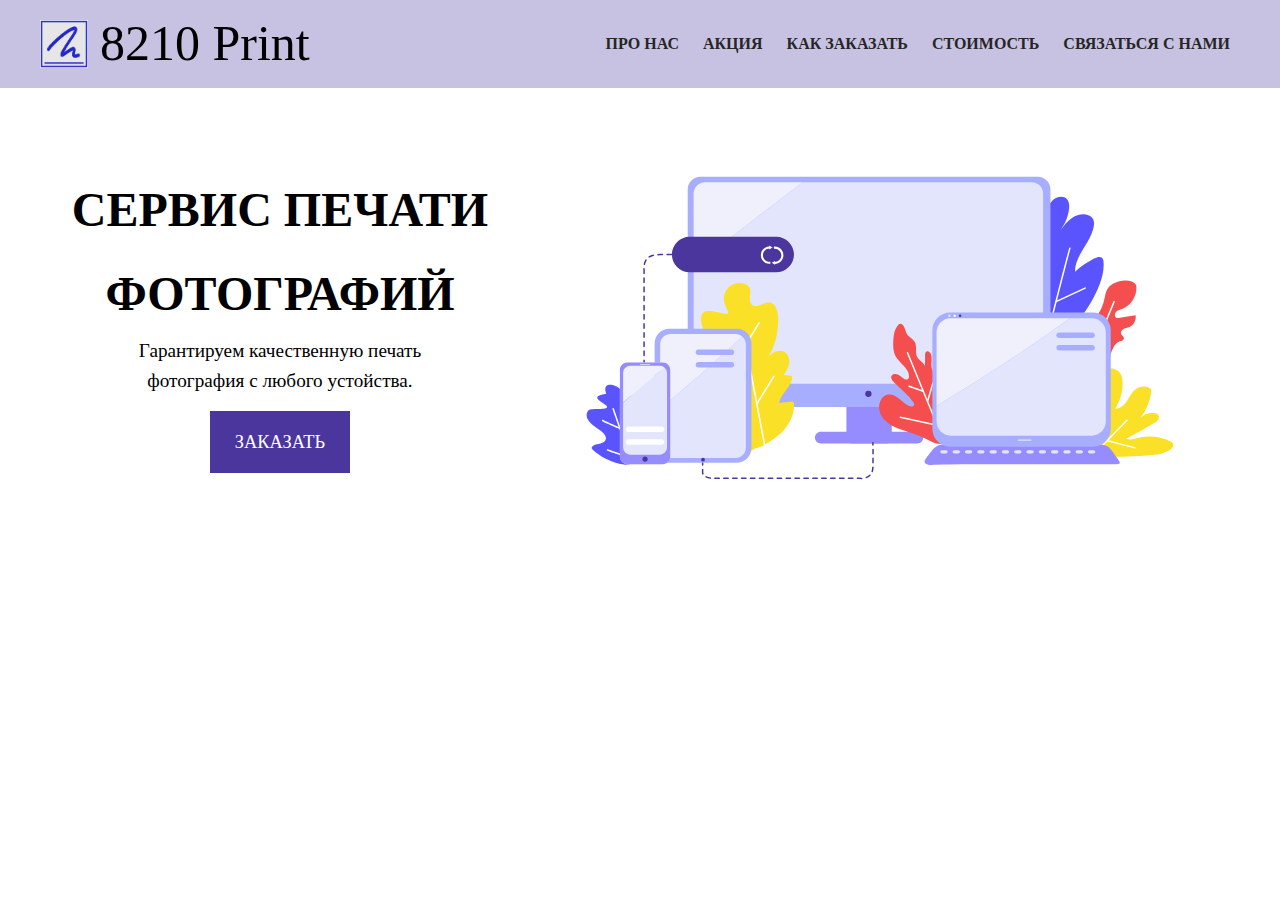
==== main.html @ 04471723 "header" ====
<html lang="en">
<head>
    <meta charset="UTF-8">
    <meta name="viewport" content="width=device-width, initial-scale=1.0">
    <title>8210</title>
    <link rel="shortcut icon" href="img/icon.svg" type="image/svg">
    <link rel="stylesheet" href="styles/reset.css" />
    <link rel="stylesheet" href="styles/main.css" />
</head>
<body>
    <header class="header">
            <div class="header-bg">
                <div class="container">
                    <nav class="header__nav">
                        <div class="nav__icon">
                            <img class="main-icon" alt="8210 print" src="img/icon.svg">
                            <h2 class="nav__text">8210 Print </h2>
                        </div>
                        <div class="nav__list nav-bg">
                            <a class="nav__link" href="#about">Про нас</a>
                            <a class="nav__link" href="#special">Акция</a>
                            <a class="nav__link" href="#order">Как заказать</a>
                            <a class="nav__link" href="#price">Стоимость</a>
                            <a class="nav__link" href="#footer">Связаться с нами</a>
                        </div>
                        <div class="nav__list sidenav" id="mySidenav">
                            <a href="javascript:void(0)" class="closebtn" onclick="closeNav()">&times;</a>
                            <a class="nav__link" href="#about">Про нас</a>
                            <a class="nav__link" href="#special">Акция</a>
                            <a class="nav__link" href="#order">Как заказать</a>
                            <a class="nav__link" href="#price">Стоимость</a>
                            <a class="nav__link" href="#footer">Связаться с нами</a>
                        </div>
                        <span style="font-size:30px;cursor:pointer" onclick="openNav()">&#9776;</span>
                    </nav>
                </div>
            </div>
            <div class="container">
                <div class="header__main hmain">
                    <div class="hmain-left">
                        <h1 class="hmain--title">Сервис печати фотографий</h1>
                        <p class="hmain--text">Гарантируем качественную печать фотография с любого устойства. </p>
                        <a class="hmain--order" href="#footer">Заказать</a>
                    </div>
                    <div class="hmain-right">
                        <img class="header__svg" alt="Печать с любого девайса" src="img/12 Devices.svg" />
                    </div>
                </div>
            </div>
        </div>
    </header>
    <script src="main.js"></script>
</body>
</html>
---- styles/main.css ----
body {
    line-height: 1.75;
    font-size: 1rem;
    font-weight: 300;
    box-sizing: border-box;
}

.container{
    max-width:1200px;
    padding: 0 15px;
    margin: 0 auto;
}

.header{
    min-height: 100vh;

}
.header__nav,
.nav__icon{
    display:flex;
    flex-flow:row wrap;
    align-items: center;
    justify-content: space-between;
}

.header-bg {
    background: rgba(74, 54, 158, 0.3);;
}
.nav__icon{
    font-family: 'Pacifico', cursive;
    font-size:3.125rem;
    margin:0;
}

.main-icon{
    max-width:48px;
    margin-right: 12px;
}
.nav__link{
    padding:5px 10px;
    font-weight:bold;
    text-transform:uppercase;
    text-decoration:none;
    color:#262626;
}
.nav__link:hover{
    border-top: 2px solid #4b369d;
}

.header__main{
    display:flex;
    flex-flow: row wrap;
    align-items: center;
    justify-content:space-between;
    align-content:center;
}

.hmain-left{
    flex: 2 2 0;
    display: flex;
    flex-direction: column;
    justify-content: center;
    align-items: center;
    text-align: center;
} 

.hmain-right{
    flex: 3 1 0;
}

.hmain--title{
    font-size:3rem;
    font-weight:800;
    text-transform:uppercase;
    margin:0;
}

.hmain--text{
    font-weight:200;
    font-size:1.2rem;
    line-height:30px;
    max-width:80%;
}

.hmain--order{
    color:#fff;
    font-weight: 200;
    font-size:1.15rem;
    padding: 15px 25px;
    margin: 15px;
    text-align:center;
    text-transform:uppercase;
    text-decoration:none; 
    background-color:#4b369d;
}

.hmain--order:hover{
    transform:scale(1.1);
}

.header__svg {
    max-width:100%;
}

.sidenav {
    height: 100%; 
    width: 0; 
    position: fixed; 
    z-index: 1; /* Stay on top */
    top: 0;
    left: 0;
    background-color: #111; /* Black*/
    overflow-x: hidden; /* Disable horizontal scroll */
    padding-top: 60px; /* Place content 60px from the top */
    transition: 0.5s; /* 0.5 second transition effect to slide in the sidenav */
  }

  

.sidenav a {
    padding: 8px 8px 8px 32px;
    text-decoration: none;
    font-size: 25px;
    color: #818181;
    display: block;
    transition: 0.3s;
  }
  
.sidenav a:hover {
    color: #f1f1f1;
  }
    
  .sidenav .closebtn {
    position: absolute;
    top: 0;
    right: 25px;
    font-size: 36px;
    margin-left: 50px;
  }

  
  
  @media screen and (max-height: 450px) {
    .sidenav {padding-top: 15px;}
    .sidenav a {font-size: 18px;}
  }

  @media screen and (max-width: 1024px) {
      .nav-bg{
          display:none;
      }
  }
  @media screen and (min-width: 1025px) {
    .sidenav,
    span{
        display:none;
    }
}
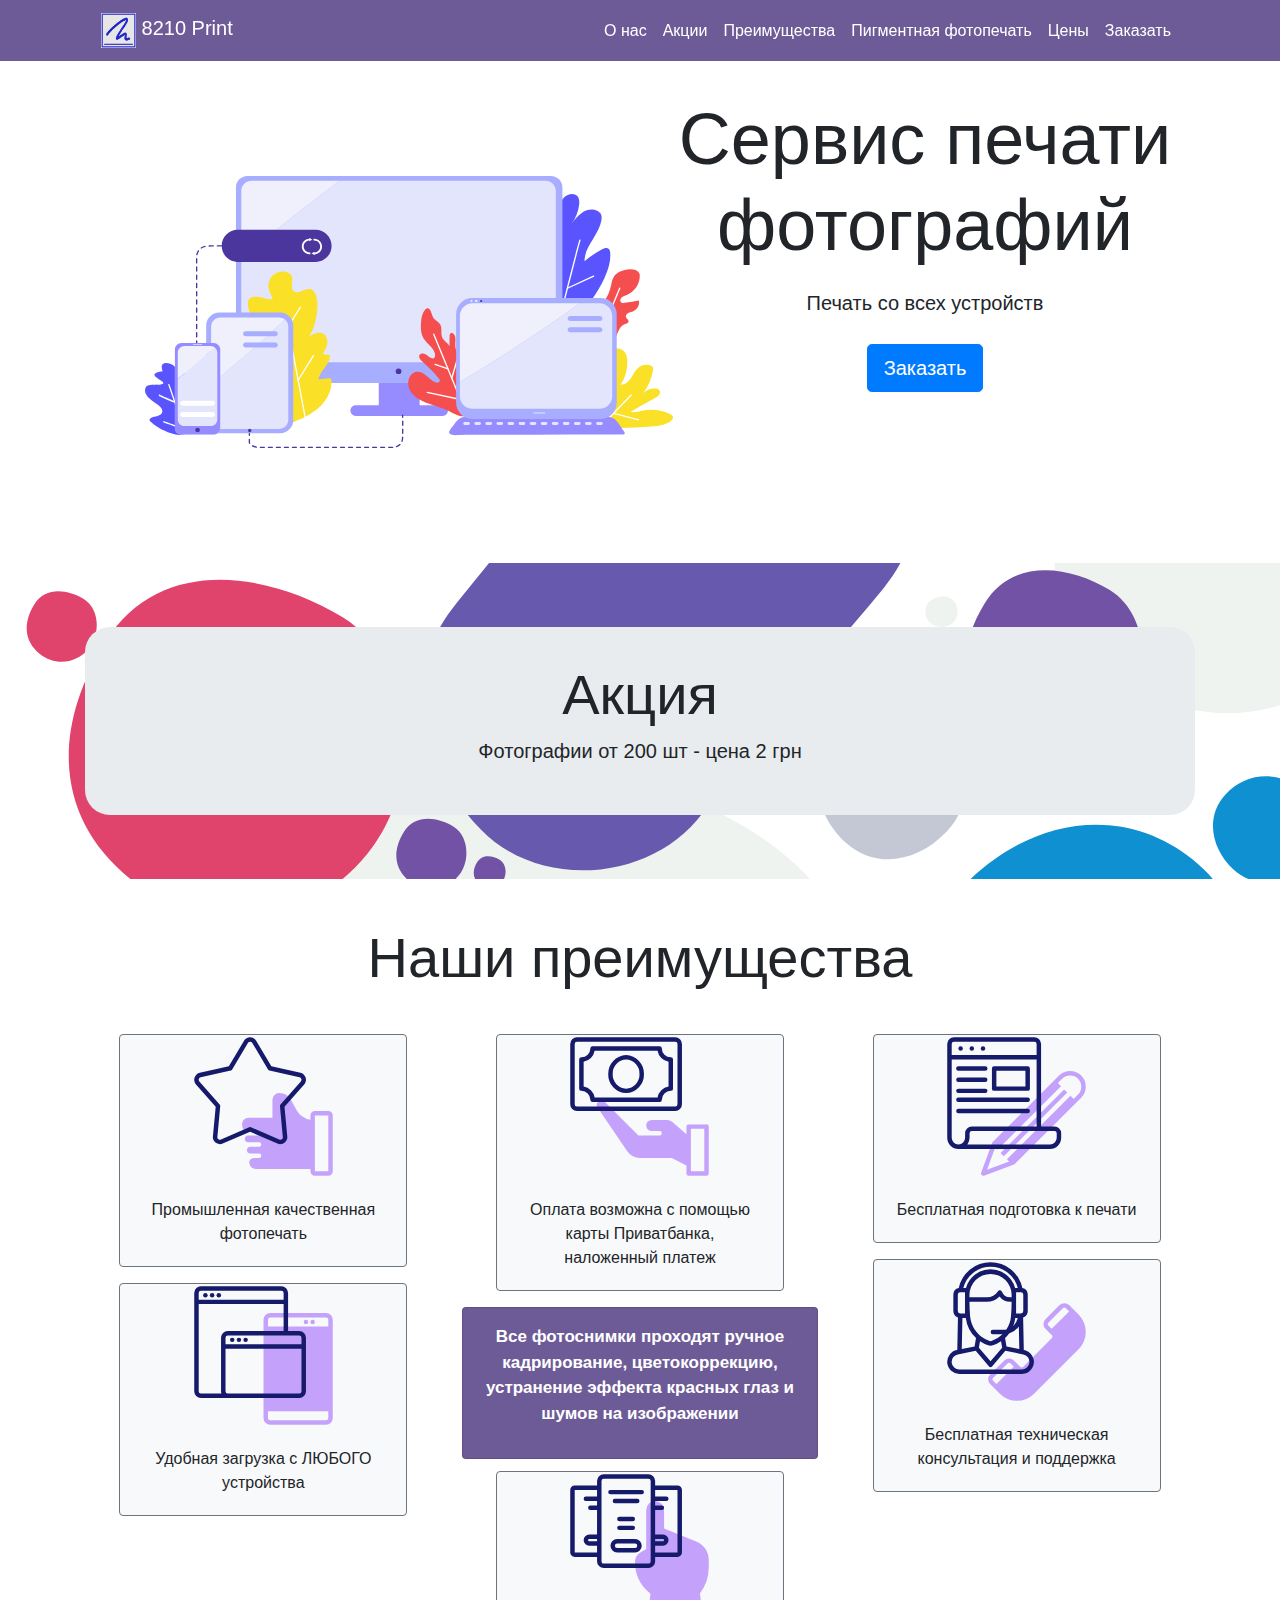
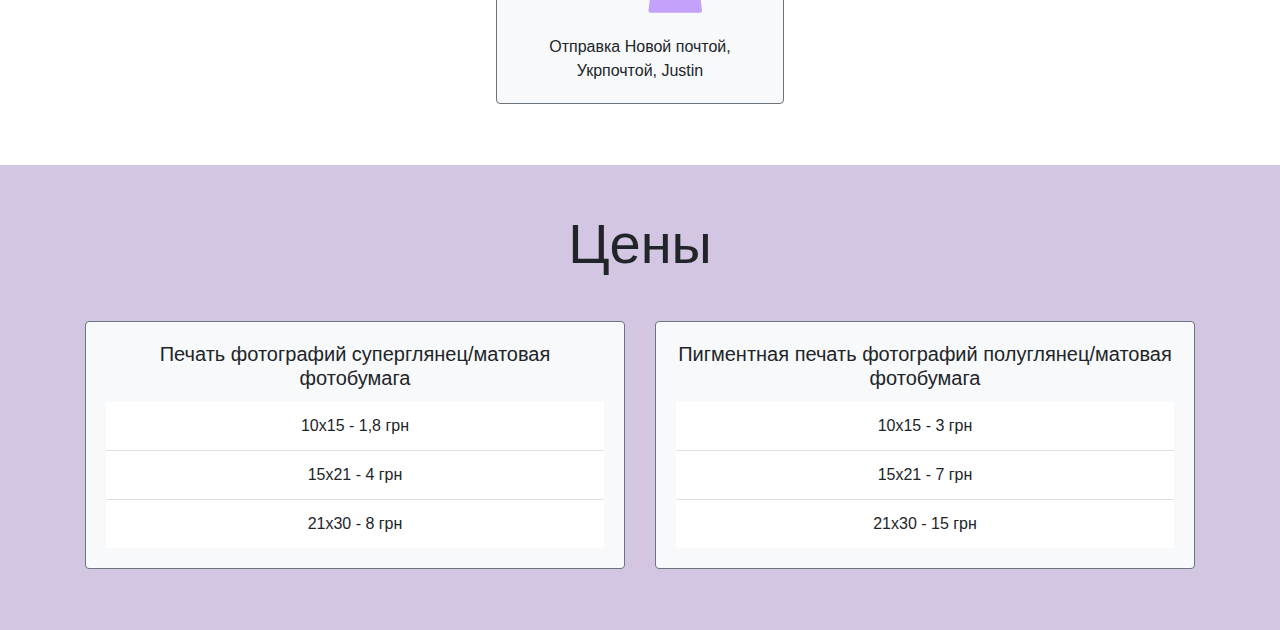
==== commit e7d057ba: "add some sections" ====
--- a/main.html
+++ b/main.html
@@ -1,54 +1,174 @@
 <html lang="en">
+
 <head>
     <meta charset="UTF-8">
     <meta name="viewport" content="width=device-width, initial-scale=1.0">
     <title>8210</title>
     <link rel="shortcut icon" href="img/icon.svg" type="image/svg">
-    <link rel="stylesheet" href="styles/reset.css" />
+    <link rel="stylesheet" href="https://stackpath.bootstrapcdn.com/bootstrap/4.4.1/css/bootstrap.min.css"
+        integrity="sha384-Vkoo8x4CGsO3+Hhxv8T/Q5PaXtkKtu6ug5TOeNV6gBiFeWPGFN9MuhOf23Q9Ifjh" crossorigin="anonymous">
     <link rel="stylesheet" href="styles/main.css" />
 </head>
+
 <body>
-    <header class="header">
-            <div class="header-bg">
-                <div class="container">
-                    <nav class="header__nav">
-                        <div class="nav__icon">
-                            <img class="main-icon" alt="8210 print" src="img/icon.svg">
-                            <h2 class="nav__text">8210 Print </h2>
+    <div class="header-nav">
+        <div class="container">
+            <div class="row">
+                <div class="col">
+                    <nav class="navbar navbar-expand-lg sticky-top navbar-dark">
+                        <a class="navbar-brand" href="#">
+                            <img src="./img/icon.svg" width="35" height="35" class="d-inline-block align-top" alt="">
+                            8210 Print
+                        </a>
+                        <button class="navbar-toggler" type="button" data-toggle="collapse" data-target="#navbarNav"
+                            aria-controls="navbarNav" aria-expanded="false" aria-label="Toggle navigation">
+                            <span class="navbar-toggler-icon"></span>
+                        </button>
+                        <div class="collapse navbar-collapse justify-content-end" id="navbarNav">
+                            <ul class="navbar-nav">
+                                <li class="nav-item active">
+                                    <a class="nav-link" href="#">О наc</a>
+                                </li>
+                                <li class="nav-item active">
+                                    <a class="nav-link" href="#sale">Акции</a>
+                                </li>
+                                <li class="nav-item active">
+                                    <a class="nav-link" href="#pro">Преимущества</a>
+                                </li>
+                                <li class="nav-item active">
+                                    <a class="nav-link" href="#pigments">Пигментная фотопечать</a>
+                                </li>
+                                <li class="nav-item active">
+                                    <a class="nav-link" href="#prices">Цены</a>
+                                </li>
+                                <li class="nav-item active">
+                                    <a class="nav-link" href="#">Заказать</a>
+                                </li>
+                            </ul>
                         </div>
-                        <div class="nav__list nav-bg">
-                            <a class="nav__link" href="#about">Про нас</a>
-                            <a class="nav__link" href="#special">Акция</a>
-                            <a class="nav__link" href="#order">Как заказать</a>
-                            <a class="nav__link" href="#price">Стоимость</a>
-                            <a class="nav__link" href="#footer">Связаться с нами</a>
-                        </div>
-                        <div class="nav__list sidenav" id="mySidenav">
-                            <a href="javascript:void(0)" class="closebtn" onclick="closeNav()">&times;</a>
-                            <a class="nav__link" href="#about">Про нас</a>
-                            <a class="nav__link" href="#special">Акция</a>
-                            <a class="nav__link" href="#order">Как заказать</a>
-                            <a class="nav__link" href="#price">Стоимость</a>
-                            <a class="nav__link" href="#footer">Связаться с нами</a>
-                        </div>
-                        <span style="font-size:30px;cursor:pointer" onclick="openNav()">&#9776;</span>
                     </nav>
                 </div>
             </div>
-            <div class="container">
-                <div class="header__main hmain">
-                    <div class="hmain-left">
-                        <h1 class="hmain--title">Сервис печати фотографий</h1>
-                        <p class="hmain--text">Гарантируем качественную печать фотография с любого устойства. </p>
-                        <a class="hmain--order" href="#footer">Заказать</a>
-                    </div>
-                    <div class="hmain-right">
-                        <img class="header__svg" alt="Печать с любого девайса" src="img/12 Devices.svg" />
+        </div>
+    </div>
+    <div class="main-img">
+        <div class="container">
+            <div class="row">
+                <div class=" col-sm">
+                    <img class="img" src="img/12 Devices.svg" alt="Photos from all devices" />
+                </div>
+                <div class=" col-sm">
+                    <div class="main-img--text">
+                        <h1 class="display-3 main--title">Сервис печати фотографий</h1>
+                        <p class="lead main--text">Печать со всех устройств</p>
+                        <button type="button" class="btn btn-primary btn-lg">Заказать</button>
                     </div>
                 </div>
             </div>
         </div>
-    </header>
-    <script src="main.js"></script>
+    </div>
+    <div class="sales" id="sale">
+        <div class="container">
+            <div class="jumbotron jumbotron-fluid">
+                <div class="sales-card">
+                    <div class="container">
+                        <h1 class="display-4">Акция</h1>
+                        <p class="lead">Фотографии от 200 шт - цена 2 грн</p>
+                    </div>
+                </div>
+            </div>
+        </div>
+    </div>
+    <div class="pros" id="pro">
+        <div class="container">
+            <h2 class="display-4 pro--title text-center">Наши преимущества</h2>
+            <div class="pros-card--holder">
+                <div class="card-columns text-center">
+                    <div class="card bg-light mb-3 text-center border-secondary" style="width: 18rem;">
+                        <img src="./img/quality.svg" class="card-img-top pro-img text-center" alt="...">
+                        <div class="card-body">
+                            <p class="card-text">Промышленная качественная фотопечать</p>
+                        </div>
+                    </div>
+                    <div class="card bg-light mb-3 text-center border-secondary" style="width: 18rem;">
+                        <img src="./img/loading.svg" class="card-img-top pro-img" alt="...">
+                        <div class="card-body">
+                            <p class="card-text">Удобная загрузка с ЛЮБОГО устройства</p>
+                        </div>
+                    </div>
+                    <div class="card bg-light mb-3 text-center border-secondary" style="width: 18rem;">
+                        <img src="./img/price.svg" class="card-img-top pro-img" alt="...">
+                        <div class="card-body">
+                            <p class="card-text">Оплата возможна с помощью карты Приватбанка, наложенный платеж</p>
+                        </div>
+                    </div>
+                    <div class="card p-3 text-center text-center pro-main">
+                        <p>Все фотоснимки проходят ручное кадрирование, цветокоррекцию, устранение
+                            эффекта
+                            красных глаз и шумов на изображении</p>
+                    </div>
+                    <div class="card bg-light mb-3 text-center border-secondary" style="width: 18rem;">
+                        <img src="./img/shipping.svg" class="card-img-top pro-img" alt="...">
+                        <div class="card-body">
+                            <p class="card-text">Отправка Новой почтой, Укрпочтой, Justin</p>
+                        </div>
+                    </div>
+                    <div class="card bg-light mb-3 text-center border-secondary" style="width: 18rem;">
+                        <img src="./img/correction.svg" class="card-img-top pro-img" alt="...">
+                        <div class="card-body">
+                            <p class="card-text">Бесплатная подготовка к печати</p>
+                        </div>
+                    </div>
+                    <div class="card bg-light mb-3 text-center border-secondary" style="width: 18rem;">
+                        <img src="./img/customer.svg" class="card-img-top pro-img" alt="...">
+                        <div class="card-body">
+                            <p class="card-text">Бесплатная техническая консультация и поддержка</p>
+                        </div>
+                    </div>
+                </div>
+            </div>
+        </div>
+    </div>
+    <div class="price" id="prices">
+        <div class="container">
+            <h2 class="display-4 pro--title text-center">Цены</h2>
+            <div class="price-holder">
+                <div class="card-deck">
+                    <div class="card bg-light mb-3 text-center border-secondary">
+                        <div class="card-body">
+                            <h5 class="card-title">Печать фотографий
+                                суперглянец/матовая фотобумага</h5>
+                            <ul class="list-group list-group-flush">
+                                <li class="list-group-item">10х15 - 1,8 грн</li>
+                                <li class="list-group-item">15х21 - 4 грн</li>
+                                <li class="list-group-item">21х30 - 8 грн</li>
+                            </ul>
+                        </div>
+                    </div>
+                    <div class="card bg-light mb-3 text-center border-secondary">
+                        <div class="card-body">
+                            <h5 class="card-title">Пигментная печать фотографий
+                                полуглянец/матовая фотобумага</h5>
+                            <ul class="list-group list-group-flush">
+                                <li class="list-group-item">10х15 - 3 грн</li>
+                                <li class="list-group-item">15х21 - 7 грн</li>
+                                <li class="list-group-item">21х30 - 15 грн</li>
+                            </ul>
+                        </div>
+                    </div>
+                </div>
+            </div>
+        </div>
+
+        <script src="https://code.jquery.com/jquery-3.4.1.slim.min.js"
+            integrity="sha384-J6qa4849blE2+poT4WnyKhv5vZF5SrPo0iEjwBvKU7imGFAV0wwj1yYfoRSJoZ+n"
+            crossorigin="anonymous"></script>
+        <script src="https://cdn.jsdelivr.net/npm/popper.js@1.16.0/dist/umd/popper.min.js"
+            integrity="sha384-Q6E9RHvbIyZFJoft+2mJbHaEWldlvI9IOYy5n3zV9zzTtmI3UksdQRVvoxMfooAo"
+            crossorigin="anonymous"></script>
+        <script src="https://stackpath.bootstrapcdn.com/bootstrap/4.4.1/js/bootstrap.min.js"
+            integrity="sha384-wfSDF2E50Y2D1uUdj0O3uMBJnjuUD4Ih7YwaYd1iqfktj0Uod8GCExl3Og8ifwB6"
+            crossorigin="anonymous"></script>
 </body>
+
 </html>--- a/styles/main.css
+++ b/styles/main.css
@@ -1,158 +1,79 @@
-body {
-    line-height: 1.75;
-    font-size: 1rem;
-    font-weight: 300;
-    box-sizing: border-box;
+.header-nav{
+    background-color: #6D5B97;
+}
+.nav-item{
+    font-size: 16px;
+}
+.main-img{
+    margin:35px 0;
+}
+.img{
+    width:120%;
+}
+.main--text{
+    padding:2% 0;
+}
+@media only screen and (max-width:700px){
+    .img{
+        width:100%;
+    }
+    .main--title{
+        font-size:30px;
+    }
+    .pro--title{
+        font-size:25px;
+    }
+    .pro--title{
+        margin:25px 0;
+    }
+    .card-columns{
+        display:flex;
+        flex-direction:column;
+        justify-content: center;
+    align-items: center;
+    }
 }
 
-.container{
-    max-width:1200px;
-    padding: 0 15px;
-    margin: 0 auto;
+.main-img--text{
+    text-align: center;
 }
-
-.header{
-    min-height: 100vh;
+.sales{
+    background-image: url('../img/Waimakariri.svg');
+    background-repeat: no-repeat;
+    background-position: top center;
+    background-size: cover;
+    padding:5% 0;
+}
+.sales-card{
+    padding:3% 0;
+}
+.jumbotron{
+    margin-bottom:0px !important;
+    padding: 0!important;
+    border-radius: 25px;
+    text-align: center;
+}
+.pros-card--holder.card{
+    padding:5%;
+    justify-content: center;
+    align-items: center;
 
 }
-.header__nav,
-.nav__icon{
-    display:flex;
-    flex-flow:row wrap;
-    align-items: center;
-    justify-content: space-between;
+.pros, .price{
+    padding: 45px 0;
 }
-
-.header-bg {
-    background: rgba(74, 54, 158, 0.3);;
+.pro--title{
+    padding-bottom:35px;
 }
-.nav__icon{
-    font-family: 'Pacifico', cursive;
-    font-size:3.125rem;
-    margin:0;
+.pro-img{
+    width:50%;
 }
-
-.main-icon{
-    max-width:48px;
-    margin-right: 12px;
+.pro-main{
+    background-color:#6D5B97;
+    color: white;
+    font-weight: bold;
+    font-size:17px;
 }
-.nav__link{
-    padding:5px 10px;
-    font-weight:bold;
-    text-transform:uppercase;
-    text-decoration:none;
-    color:#262626;
-}
-.nav__link:hover{
-    border-top: 2px solid #4b369d;
-}
-
-.header__main{
-    display:flex;
-    flex-flow: row wrap;
-    align-items: center;
-    justify-content:space-between;
-    align-content:center;
-}
-
-.hmain-left{
-    flex: 2 2 0;
-    display: flex;
-    flex-direction: column;
-    justify-content: center;
-    align-items: center;
-    text-align: center;
-} 
-
-.hmain-right{
-    flex: 3 1 0;
-}
-
-.hmain--title{
-    font-size:3rem;
-    font-weight:800;
-    text-transform:uppercase;
-    margin:0;
-}
-
-.hmain--text{
-    font-weight:200;
-    font-size:1.2rem;
-    line-height:30px;
-    max-width:80%;
-}
-
-.hmain--order{
-    color:#fff;
-    font-weight: 200;
-    font-size:1.15rem;
-    padding: 15px 25px;
-    margin: 15px;
-    text-align:center;
-    text-transform:uppercase;
-    text-decoration:none; 
-    background-color:#4b369d;
-}
-
-.hmain--order:hover{
-    transform:scale(1.1);
-}
-
-.header__svg {
-    max-width:100%;
-}
-
-.sidenav {
-    height: 100%; 
-    width: 0; 
-    position: fixed; 
-    z-index: 1; /* Stay on top */
-    top: 0;
-    left: 0;
-    background-color: #111; /* Black*/
-    overflow-x: hidden; /* Disable horizontal scroll */
-    padding-top: 60px; /* Place content 60px from the top */
-    transition: 0.5s; /* 0.5 second transition effect to slide in the sidenav */
-  }
-
-  
-
-.sidenav a {
-    padding: 8px 8px 8px 32px;
-    text-decoration: none;
-    font-size: 25px;
-    color: #818181;
-    display: block;
-    transition: 0.3s;
-  }
-  
-.sidenav a:hover {
-    color: #f1f1f1;
-  }
-    
-  .sidenav .closebtn {
-    position: absolute;
-    top: 0;
-    right: 25px;
-    font-size: 36px;
-    margin-left: 50px;
-  }
-
-  
-  
-  @media screen and (max-height: 450px) {
-    .sidenav {padding-top: 15px;}
-    .sidenav a {font-size: 18px;}
-  }
-
-  @media screen and (max-width: 1024px) {
-      .nav-bg{
-          display:none;
-      }
-  }
-  @media screen and (min-width: 1025px) {
-    .sidenav,
-    span{
-        display:none;
-    }
-}
+.price{
+    background-color:#D2C6E3;
+}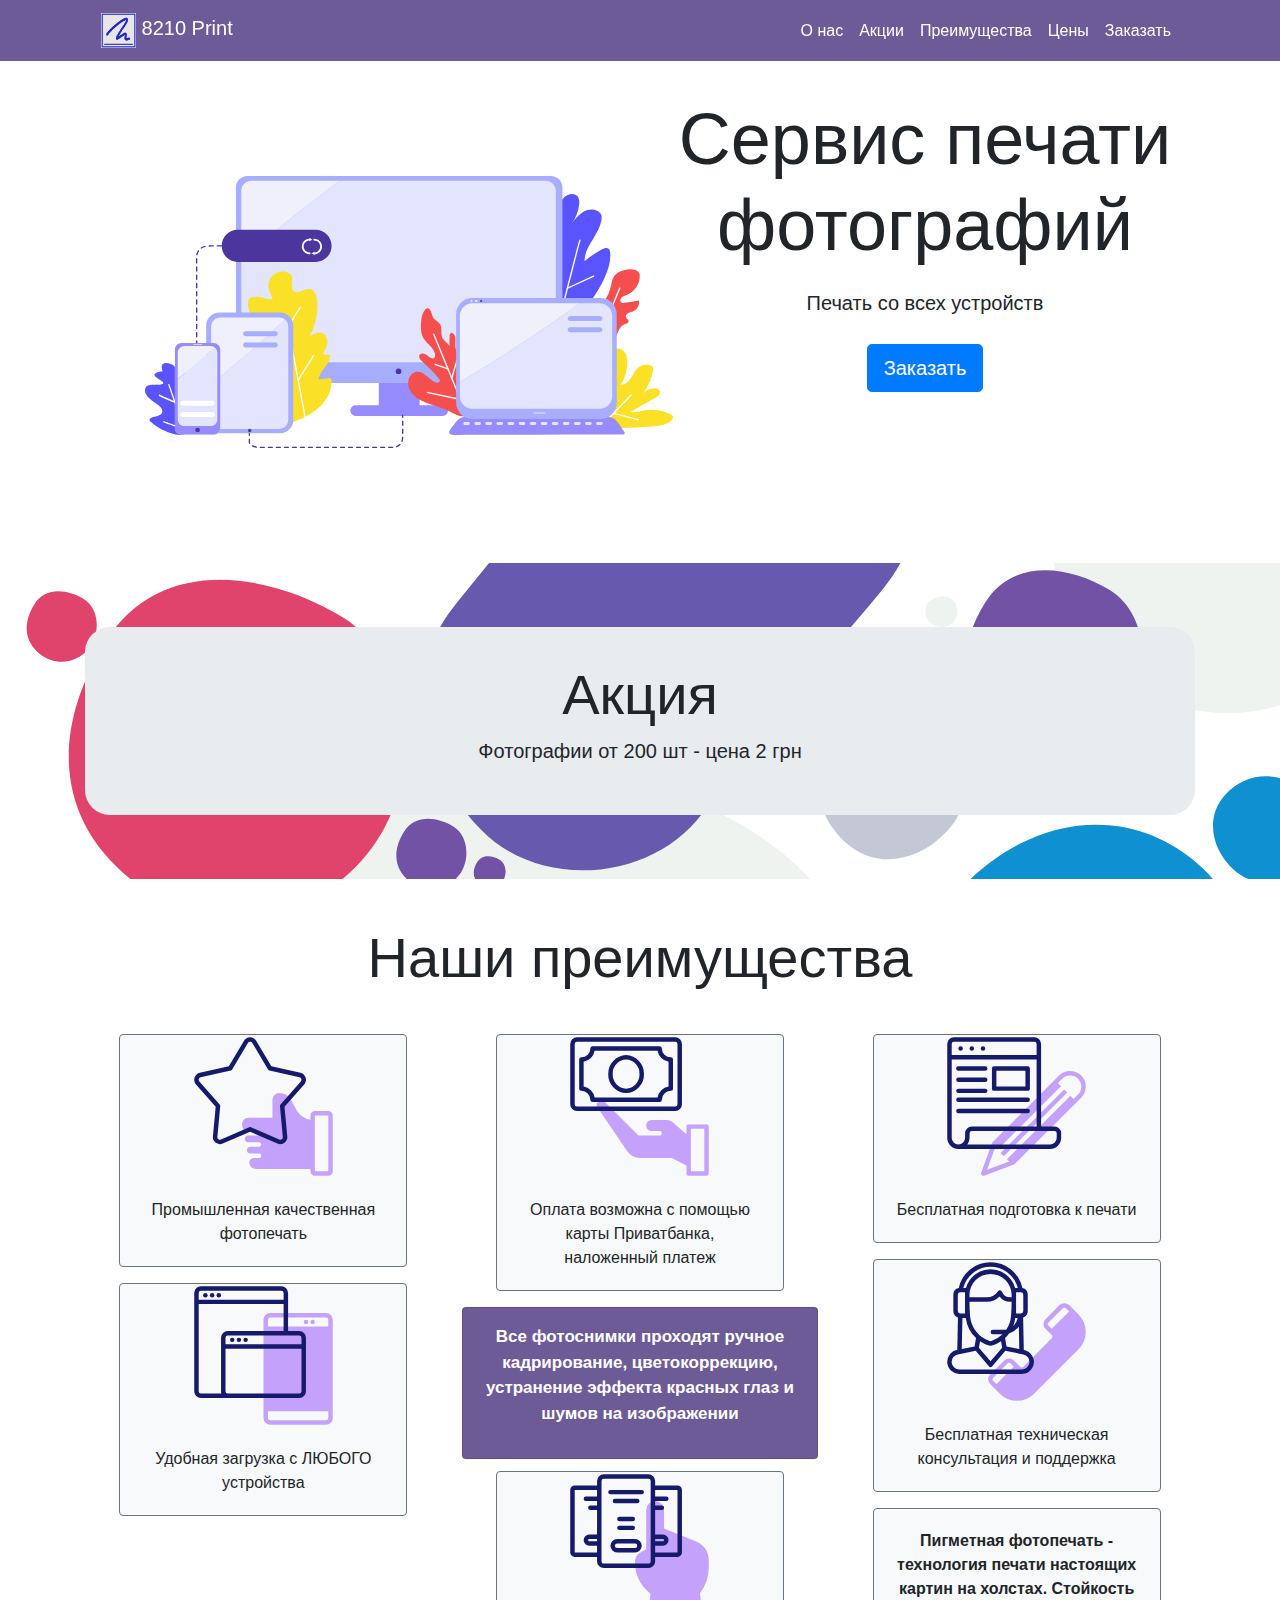
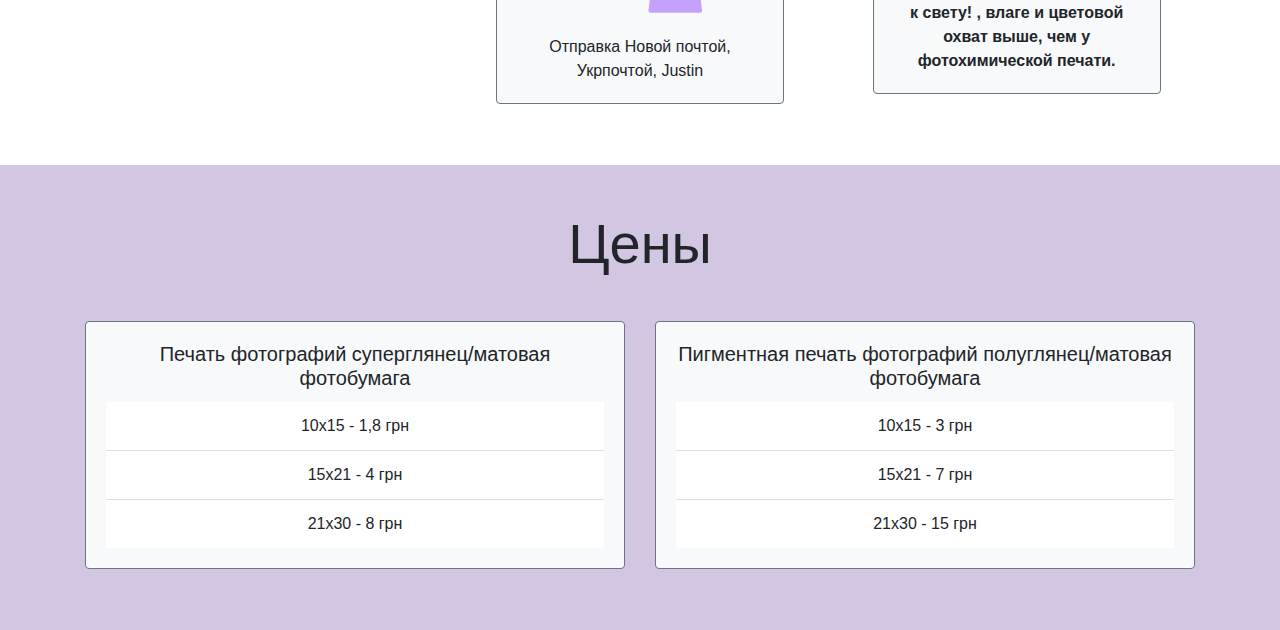
==== commit 1ddaeafb: "pigment add" ====
--- a/main.html
+++ b/main.html
@@ -34,9 +34,6 @@
                                 </li>
                                 <li class="nav-item active">
                                     <a class="nav-link" href="#pro">Преимущества</a>
-                                </li>
-                                <li class="nav-item active">
-                                    <a class="nav-link" href="#pigments">Пигментная фотопечать</a>
                                 </li>
                                 <li class="nav-item active">
                                     <a class="nav-link" href="#prices">Цены</a>
@@ -125,6 +122,13 @@
                             <p class="card-text">Бесплатная техническая консультация и поддержка</p>
                         </div>
                     </div>
+                    <div class="card bg-light mb-3 text-center border-secondary"
+                        style="width: 18rem;font-weight: bold;">
+                        <div class="card-body">
+                            <p class="card-text">Пигметная фотопечать - технология печати настоящих картин на холстах.
+                                Стойкость к свету! , влаге и цветовой охват выше, чем у фотохимической печати.</p>
+                        </div>
+                    </div>
                 </div>
             </div>
         </div>
@@ -159,6 +163,7 @@
                 </div>
             </div>
         </div>
+        <div class="order"></div>
 
         <script src="https://code.jquery.com/jquery-3.4.1.slim.min.js"
             integrity="sha384-J6qa4849blE2+poT4WnyKhv5vZF5SrPo0iEjwBvKU7imGFAV0wwj1yYfoRSJoZ+n"
--- a/styles/main.css
+++ b/styles/main.css
@@ -74,6 +74,8 @@
     font-weight: bold;
     font-size:17px;
 }
+
+
 .price{
     background-color:#D2C6E3;
 }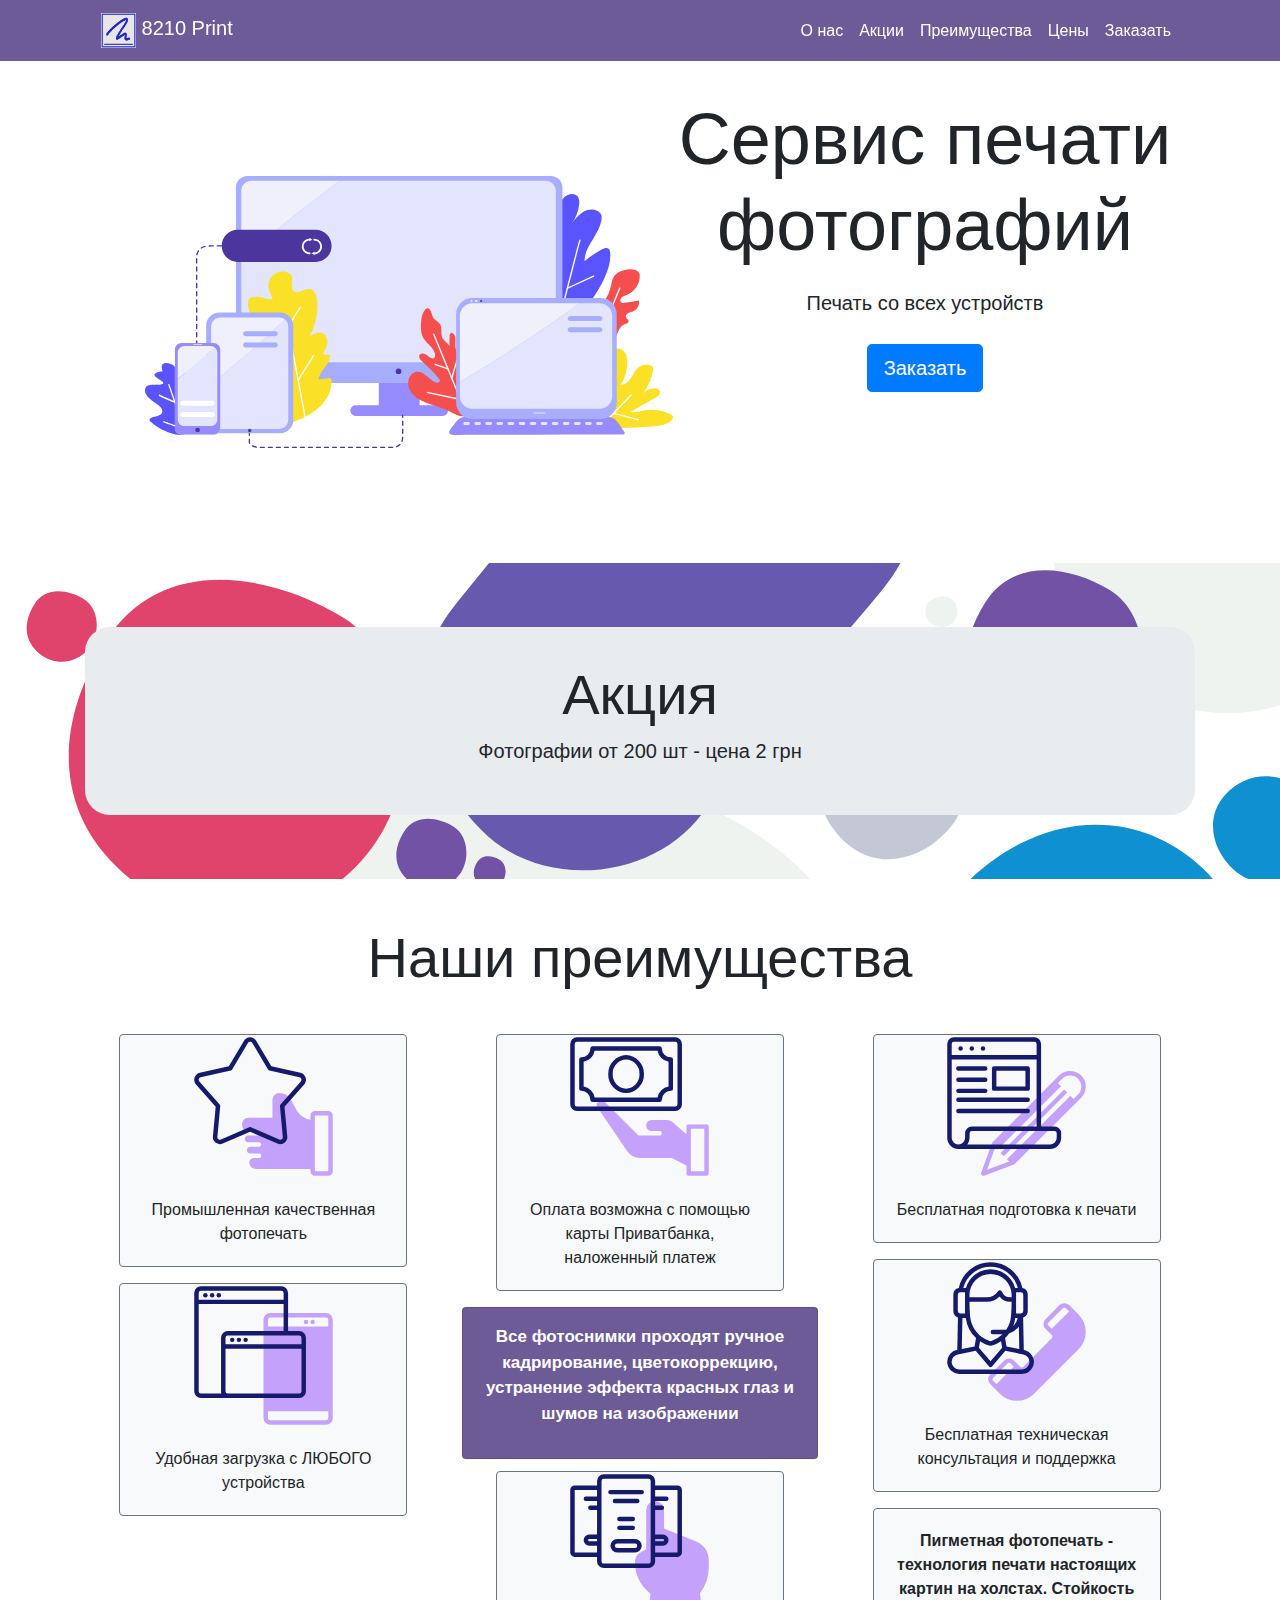
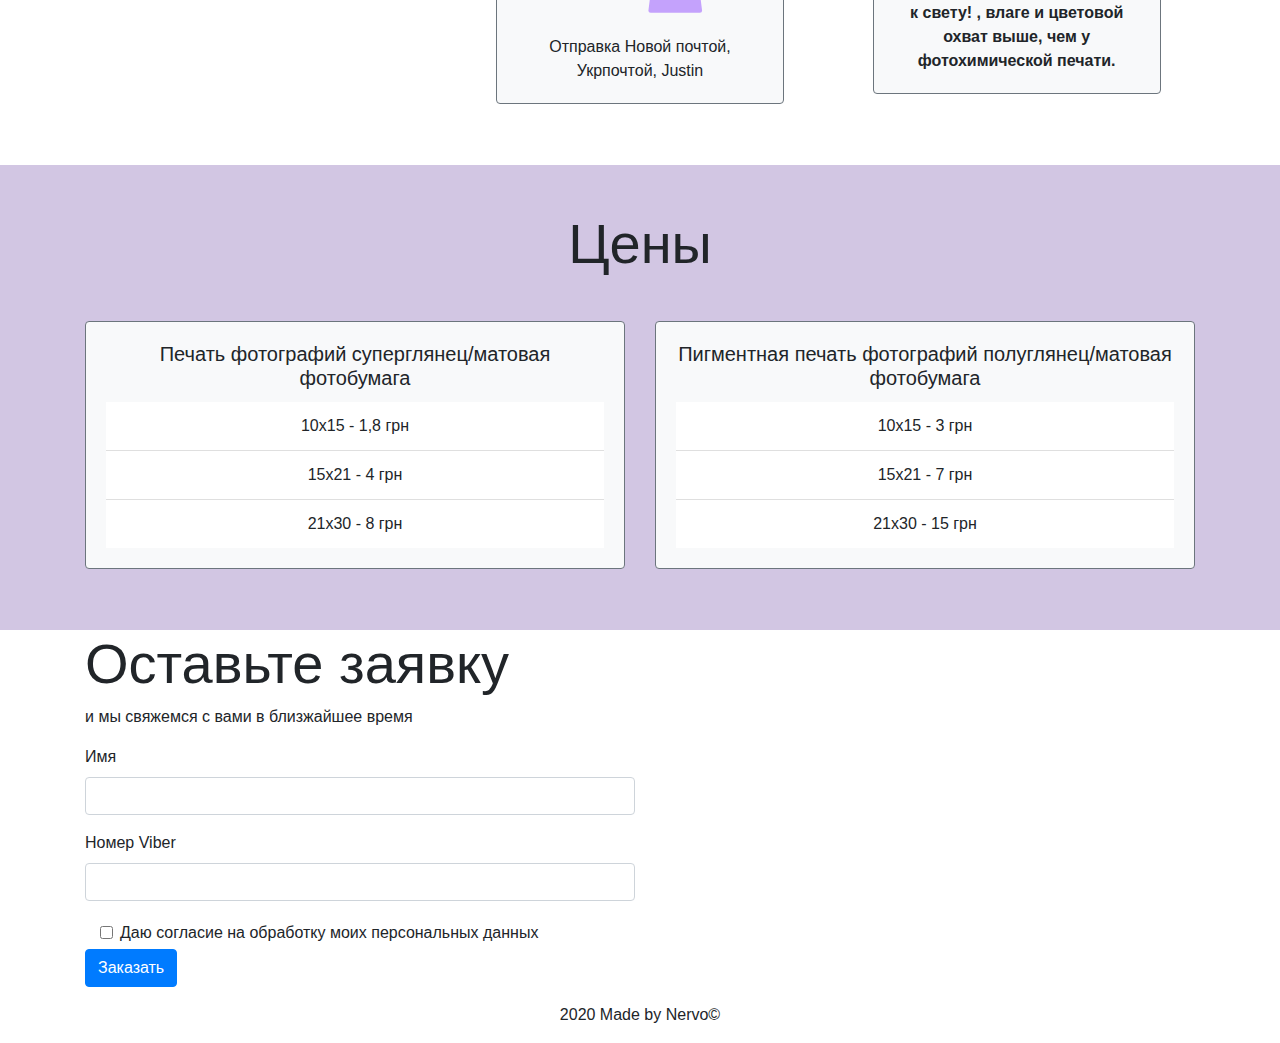
==== commit 0a23817a: "add all sections" ====
--- a/main.html
+++ b/main.html
@@ -11,169 +11,214 @@
 </head>
 
 <body>
-    <div class="header-nav">
+    <header>
+        <div class="header-nav">
+            <div class="container">
+                <div class="row">
+                    <div class="col">
+                        <nav class="navbar navbar-expand-lg sticky-top navbar-dark">
+                            <a class="navbar-brand" href="#">
+                                <img src="./img/icon.svg" width="35" height="35" class="d-inline-block align-top"
+                                    alt="">
+                                8210 Print
+                            </a>
+                            <button class="navbar-toggler" type="button" data-toggle="collapse" data-target="#navbarNav"
+                                aria-controls="navbarNav" aria-expanded="false" aria-label="Toggle navigation">
+                                <span class="navbar-toggler-icon"></span>
+                            </button>
+                            <div class="collapse navbar-collapse justify-content-end" id="navbarNav">
+                                <ul class="navbar-nav">
+                                    <li class="nav-item active">
+                                        <a class="nav-link" href="#">О наc</a>
+                                    </li>
+                                    <li class="nav-item active">
+                                        <a class="nav-link" href="#sale">Акции</a>
+                                    </li>
+                                    <li class="nav-item active">
+                                        <a class="nav-link" href="#pro">Преимущества</a>
+                                    </li>
+                                    <li class="nav-item active">
+                                        <a class="nav-link" href="#prices">Цены</a>
+                                    </li>
+                                    <li class="nav-item active">
+                                        <a class="nav-link" href="#order">Заказать</a>
+                                    </li>
+                                </ul>
+                            </div>
+                        </nav>
+                    </div>
+                </div>
+            </div>
+        </div>
+    </header>
+    <main>
+        <div class="main-img">
+            <div class="container">
+                <div class="row">
+                    <div class=" col-sm">
+                        <img class="img" src="img/12 Devices.svg" alt="Photos from all devices" />
+                    </div>
+                    <div class=" col-sm">
+                        <div class="main-img--text">
+                            <h1 class="display-3 main--title">Сервис печати фотографий</h1>
+                            <p class="lead main--text">Печать со всех устройств</p>
+                            <button type="button" class="btn btn-primary btn-lg">Заказать</button>
+                        </div>
+                    </div>
+                </div>
+            </div>
+        </div>
+        <div class="sales" id="sale">
+            <div class="container">
+                <div class="jumbotron jumbotron-fluid">
+                    <div class="sales-card">
+                        <div class="container">
+                            <h1 class="display-4">Акция</h1>
+                            <p class="lead">Фотографии от 200 шт - цена 2 грн</p>
+                        </div>
+                    </div>
+                </div>
+            </div>
+        </div>
+        <div class="pros" id="pro">
+            <div class="container">
+                <h2 class="display-4 pro--title text-center">Наши преимущества</h2>
+                <div class="pros-card--holder">
+                    <div class="card-columns text-center">
+                        <div class="card bg-light mb-3 text-center border-secondary" style="width: 18rem;">
+                            <img src="./img/quality.svg" class="card-img-top pro-img text-center" alt="...">
+                            <div class="card-body">
+                                <p class="card-text">Промышленная качественная фотопечать</p>
+                            </div>
+                        </div>
+                        <div class="card bg-light mb-3 text-center border-secondary" style="width: 18rem;">
+                            <img src="./img/loading.svg" class="card-img-top pro-img" alt="...">
+                            <div class="card-body">
+                                <p class="card-text">Удобная загрузка с ЛЮБОГО устройства</p>
+                            </div>
+                        </div>
+                        <div class="card bg-light mb-3 text-center border-secondary" style="width: 18rem;">
+                            <img src="./img/price.svg" class="card-img-top pro-img" alt="...">
+                            <div class="card-body">
+                                <p class="card-text">Оплата возможна с помощью карты Приватбанка, наложенный платеж</p>
+                            </div>
+                        </div>
+                        <div class="card p-3 text-center text-center pro-main">
+                            <p>Все фотоснимки проходят ручное кадрирование, цветокоррекцию, устранение
+                                эффекта
+                                красных глаз и шумов на изображении</p>
+                        </div>
+                        <div class="card bg-light mb-3 text-center border-secondary" style="width: 18rem;">
+                            <img src="./img/shipping.svg" class="card-img-top pro-img" alt="...">
+                            <div class="card-body">
+                                <p class="card-text">Отправка Новой почтой, Укрпочтой, Justin</p>
+                            </div>
+                        </div>
+                        <div class="card bg-light mb-3 text-center border-secondary" style="width: 18rem;">
+                            <img src="./img/correction.svg" class="card-img-top pro-img" alt="...">
+                            <div class="card-body">
+                                <p class="card-text">Бесплатная подготовка к печати</p>
+                            </div>
+                        </div>
+                        <div class="card bg-light mb-3 text-center border-secondary" style="width: 18rem;">
+                            <img src="./img/customer.svg" class="card-img-top pro-img" alt="...">
+                            <div class="card-body">
+                                <p class="card-text">Бесплатная техническая консультация и поддержка</p>
+                            </div>
+                        </div>
+                        <div class="card bg-light mb-3 text-center border-secondary"
+                            style="width: 18rem;font-weight: bold;">
+                            <div class="card-body">
+                                <p class="card-text">Пигметная фотопечать - технология печати настоящих картин на
+                                    холстах.
+                                    Стойкость к свету! , влаге и цветовой охват выше, чем у фотохимической печати.</p>
+                            </div>
+                        </div>
+                    </div>
+                </div>
+            </div>
+        </div>
+        <div class="price" id="prices">
+            <div class="container">
+                <h2 class="display-4 pro--title text-center">Цены</h2>
+                <div class="price-holder">
+                    <div class="card-deck">
+                        <div class="card bg-light mb-3 text-center border-secondary">
+                            <div class="card-body">
+                                <h5 class="card-title">Печать фотографий
+                                    суперглянец/матовая фотобумага</h5>
+                                <ul class="list-group list-group-flush">
+                                    <li class="list-group-item">10х15 - 1,8 грн</li>
+                                    <li class="list-group-item">15х21 - 4 грн</li>
+                                    <li class="list-group-item">21х30 - 8 грн</li>
+                                </ul>
+                            </div>
+                        </div>
+                        <div class="card bg-light mb-3 text-center border-secondary">
+                            <div class="card-body">
+                                <h5 class="card-title">Пигментная печать фотографий
+                                    полуглянец/матовая фотобумага</h5>
+                                <ul class="list-group list-group-flush">
+                                    <li class="list-group-item">10х15 - 3 грн</li>
+                                    <li class="list-group-item">15х21 - 7 грн</li>
+                                    <li class="list-group-item">21х30 - 15 грн</li>
+                                </ul>
+                            </div>
+                        </div>
+                    </div>
+                </div>
+            </div>
+        </div>
+        <div class="order" id="order">
+            <div class="container">
+                <form>
+                    <h2 class="display-4 text-left">Оставьте заявку</h2>
+                    <p class="display-5 text-left">и мы свяжемся с вами в близжайшее время</p>
+                    <div class="form-row">
+                        <div class="form-group col-md-6">
+                            <label for="name">Имя</label>
+                            <input type="text" class="form-control" id="name">
+                        </div>
+                    </div>
+                    <div class="form-row">
+                        <div class="form-group col-md-6">
+                            <label for="phone">Номер Viber</label>
+                            <input type="number" class="form-control" id="phone">
+                        </div>
+                    </div>
+                    <div class="col-auto my-1">
+                        <div class="form-check">
+                            <input class="form-check-input" type="checkbox" id="autoSizingCheck2">
+                            <label class="form-check-label" for="autoSizingCheck2">
+                                Даю согласие на обработку моих персональных данных
+                            </label>
+                        </div>
+                    </div>
+                    <div class="form-group row">
+                        <div class="col-sm-10">
+                            <button type="submit" class="btn btn-primary">Заказать</button>
+                        </div>
+                    </div>
+                </form>
+            </div>
+        </div>
+    </main>
+    <footer class="footer">
         <div class="container">
-            <div class="row">
-                <div class="col">
-                    <nav class="navbar navbar-expand-lg sticky-top navbar-dark">
-                        <a class="navbar-brand" href="#">
-                            <img src="./img/icon.svg" width="35" height="35" class="d-inline-block align-top" alt="">
-                            8210 Print
-                        </a>
-                        <button class="navbar-toggler" type="button" data-toggle="collapse" data-target="#navbarNav"
-                            aria-controls="navbarNav" aria-expanded="false" aria-label="Toggle navigation">
-                            <span class="navbar-toggler-icon"></span>
-                        </button>
-                        <div class="collapse navbar-collapse justify-content-end" id="navbarNav">
-                            <ul class="navbar-nav">
-                                <li class="nav-item active">
-                                    <a class="nav-link" href="#">О наc</a>
-                                </li>
-                                <li class="nav-item active">
-                                    <a class="nav-link" href="#sale">Акции</a>
-                                </li>
-                                <li class="nav-item active">
-                                    <a class="nav-link" href="#pro">Преимущества</a>
-                                </li>
-                                <li class="nav-item active">
-                                    <a class="nav-link" href="#prices">Цены</a>
-                                </li>
-                                <li class="nav-item active">
-                                    <a class="nav-link" href="#">Заказать</a>
-                                </li>
-                            </ul>
-                        </div>
-                    </nav>
-                </div>
-            </div>
-        </div>
-    </div>
-    <div class="main-img">
-        <div class="container">
-            <div class="row">
-                <div class=" col-sm">
-                    <img class="img" src="img/12 Devices.svg" alt="Photos from all devices" />
-                </div>
-                <div class=" col-sm">
-                    <div class="main-img--text">
-                        <h1 class="display-3 main--title">Сервис печати фотографий</h1>
-                        <p class="lead main--text">Печать со всех устройств</p>
-                        <button type="button" class="btn btn-primary btn-lg">Заказать</button>
-                    </div>
-                </div>
-            </div>
-        </div>
-    </div>
-    <div class="sales" id="sale">
-        <div class="container">
-            <div class="jumbotron jumbotron-fluid">
-                <div class="sales-card">
-                    <div class="container">
-                        <h1 class="display-4">Акция</h1>
-                        <p class="lead">Фотографии от 200 шт - цена 2 грн</p>
-                    </div>
-                </div>
-            </div>
-        </div>
-    </div>
-    <div class="pros" id="pro">
-        <div class="container">
-            <h2 class="display-4 pro--title text-center">Наши преимущества</h2>
-            <div class="pros-card--holder">
-                <div class="card-columns text-center">
-                    <div class="card bg-light mb-3 text-center border-secondary" style="width: 18rem;">
-                        <img src="./img/quality.svg" class="card-img-top pro-img text-center" alt="...">
-                        <div class="card-body">
-                            <p class="card-text">Промышленная качественная фотопечать</p>
-                        </div>
-                    </div>
-                    <div class="card bg-light mb-3 text-center border-secondary" style="width: 18rem;">
-                        <img src="./img/loading.svg" class="card-img-top pro-img" alt="...">
-                        <div class="card-body">
-                            <p class="card-text">Удобная загрузка с ЛЮБОГО устройства</p>
-                        </div>
-                    </div>
-                    <div class="card bg-light mb-3 text-center border-secondary" style="width: 18rem;">
-                        <img src="./img/price.svg" class="card-img-top pro-img" alt="...">
-                        <div class="card-body">
-                            <p class="card-text">Оплата возможна с помощью карты Приватбанка, наложенный платеж</p>
-                        </div>
-                    </div>
-                    <div class="card p-3 text-center text-center pro-main">
-                        <p>Все фотоснимки проходят ручное кадрирование, цветокоррекцию, устранение
-                            эффекта
-                            красных глаз и шумов на изображении</p>
-                    </div>
-                    <div class="card bg-light mb-3 text-center border-secondary" style="width: 18rem;">
-                        <img src="./img/shipping.svg" class="card-img-top pro-img" alt="...">
-                        <div class="card-body">
-                            <p class="card-text">Отправка Новой почтой, Укрпочтой, Justin</p>
-                        </div>
-                    </div>
-                    <div class="card bg-light mb-3 text-center border-secondary" style="width: 18rem;">
-                        <img src="./img/correction.svg" class="card-img-top pro-img" alt="...">
-                        <div class="card-body">
-                            <p class="card-text">Бесплатная подготовка к печати</p>
-                        </div>
-                    </div>
-                    <div class="card bg-light mb-3 text-center border-secondary" style="width: 18rem;">
-                        <img src="./img/customer.svg" class="card-img-top pro-img" alt="...">
-                        <div class="card-body">
-                            <p class="card-text">Бесплатная техническая консультация и поддержка</p>
-                        </div>
-                    </div>
-                    <div class="card bg-light mb-3 text-center border-secondary"
-                        style="width: 18rem;font-weight: bold;">
-                        <div class="card-body">
-                            <p class="card-text">Пигметная фотопечать - технология печати настоящих картин на холстах.
-                                Стойкость к свету! , влаге и цветовой охват выше, чем у фотохимической печати.</p>
-                        </div>
-                    </div>
-                </div>
-            </div>
-        </div>
-    </div>
-    <div class="price" id="prices">
-        <div class="container">
-            <h2 class="display-4 pro--title text-center">Цены</h2>
-            <div class="price-holder">
-                <div class="card-deck">
-                    <div class="card bg-light mb-3 text-center border-secondary">
-                        <div class="card-body">
-                            <h5 class="card-title">Печать фотографий
-                                суперглянец/матовая фотобумага</h5>
-                            <ul class="list-group list-group-flush">
-                                <li class="list-group-item">10х15 - 1,8 грн</li>
-                                <li class="list-group-item">15х21 - 4 грн</li>
-                                <li class="list-group-item">21х30 - 8 грн</li>
-                            </ul>
-                        </div>
-                    </div>
-                    <div class="card bg-light mb-3 text-center border-secondary">
-                        <div class="card-body">
-                            <h5 class="card-title">Пигментная печать фотографий
-                                полуглянец/матовая фотобумага</h5>
-                            <ul class="list-group list-group-flush">
-                                <li class="list-group-item">10х15 - 3 грн</li>
-                                <li class="list-group-item">15х21 - 7 грн</li>
-                                <li class="list-group-item">21х30 - 15 грн</li>
-                            </ul>
-                        </div>
-                    </div>
-                </div>
-            </div>
-        </div>
-        <div class="order"></div>
-
-        <script src="https://code.jquery.com/jquery-3.4.1.slim.min.js"
-            integrity="sha384-J6qa4849blE2+poT4WnyKhv5vZF5SrPo0iEjwBvKU7imGFAV0wwj1yYfoRSJoZ+n"
-            crossorigin="anonymous"></script>
-        <script src="https://cdn.jsdelivr.net/npm/popper.js@1.16.0/dist/umd/popper.min.js"
-            integrity="sha384-Q6E9RHvbIyZFJoft+2mJbHaEWldlvI9IOYy5n3zV9zzTtmI3UksdQRVvoxMfooAo"
-            crossorigin="anonymous"></script>
-        <script src="https://stackpath.bootstrapcdn.com/bootstrap/4.4.1/js/bootstrap.min.js"
-            integrity="sha384-wfSDF2E50Y2D1uUdj0O3uMBJnjuUD4Ih7YwaYd1iqfktj0Uod8GCExl3Og8ifwB6"
-            crossorigin="anonymous"></script>
+            <p class="text-center">2020 Made by Nervo©</p>
+
+        </div>
+    </footer>
+
+    <script src="https://code.jquery.com/jquery-3.4.1.slim.min.js"
+        integrity="sha384-J6qa4849blE2+poT4WnyKhv5vZF5SrPo0iEjwBvKU7imGFAV0wwj1yYfoRSJoZ+n"
+        crossorigin="anonymous"></script>
+    <script src="https://cdn.jsdelivr.net/npm/popper.js@1.16.0/dist/umd/popper.min.js"
+        integrity="sha384-Q6E9RHvbIyZFJoft+2mJbHaEWldlvI9IOYy5n3zV9zzTtmI3UksdQRVvoxMfooAo"
+        crossorigin="anonymous"></script>
+    <script src="https://stackpath.bootstrapcdn.com/bootstrap/4.4.1/js/bootstrap.min.js"
+        integrity="sha384-wfSDF2E50Y2D1uUdj0O3uMBJnjuUD4Ih7YwaYd1iqfktj0Uod8GCExl3Og8ifwB6"
+        crossorigin="anonymous"></script>
 </body>
 
 </html>--- a/styles/main.css
+++ b/styles/main.css
@@ -74,8 +74,6 @@
     font-weight: bold;
     font-size:17px;
 }
-
-
 .price{
     background-color:#D2C6E3;
-}+}
